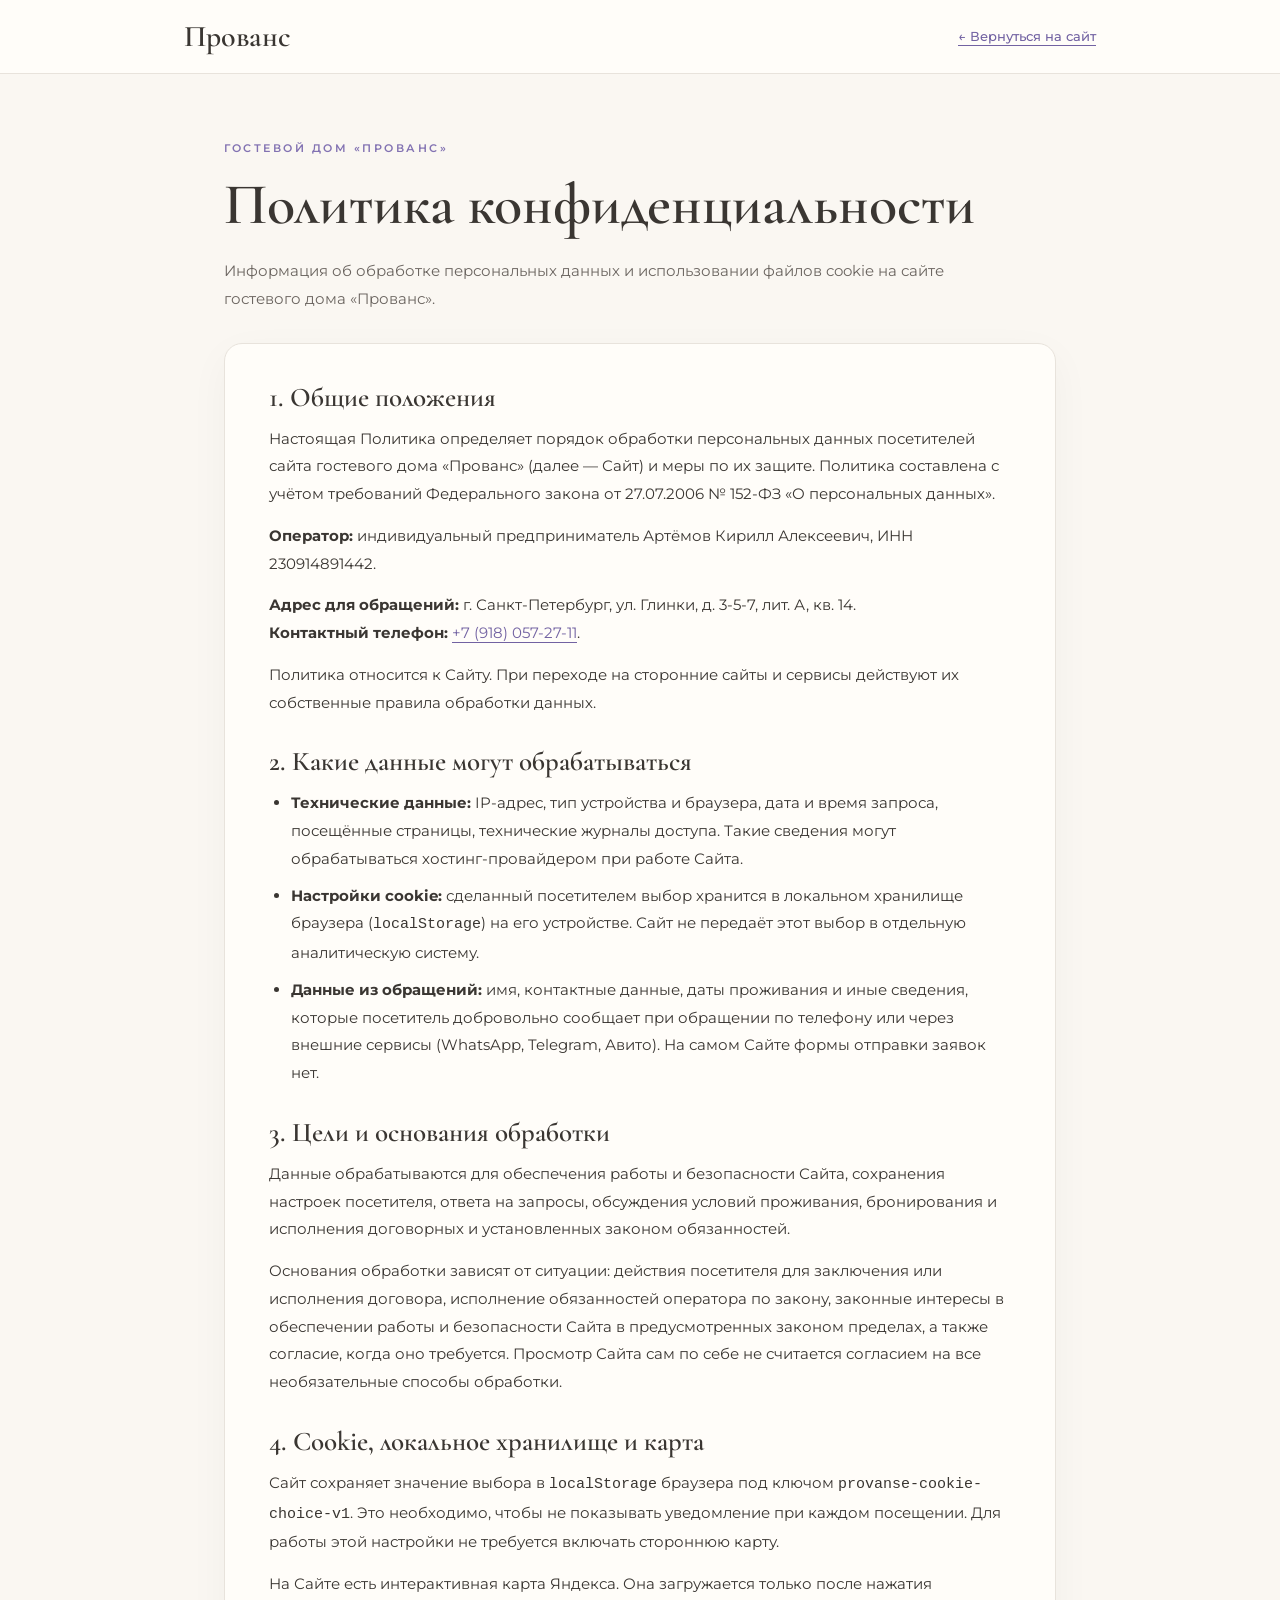
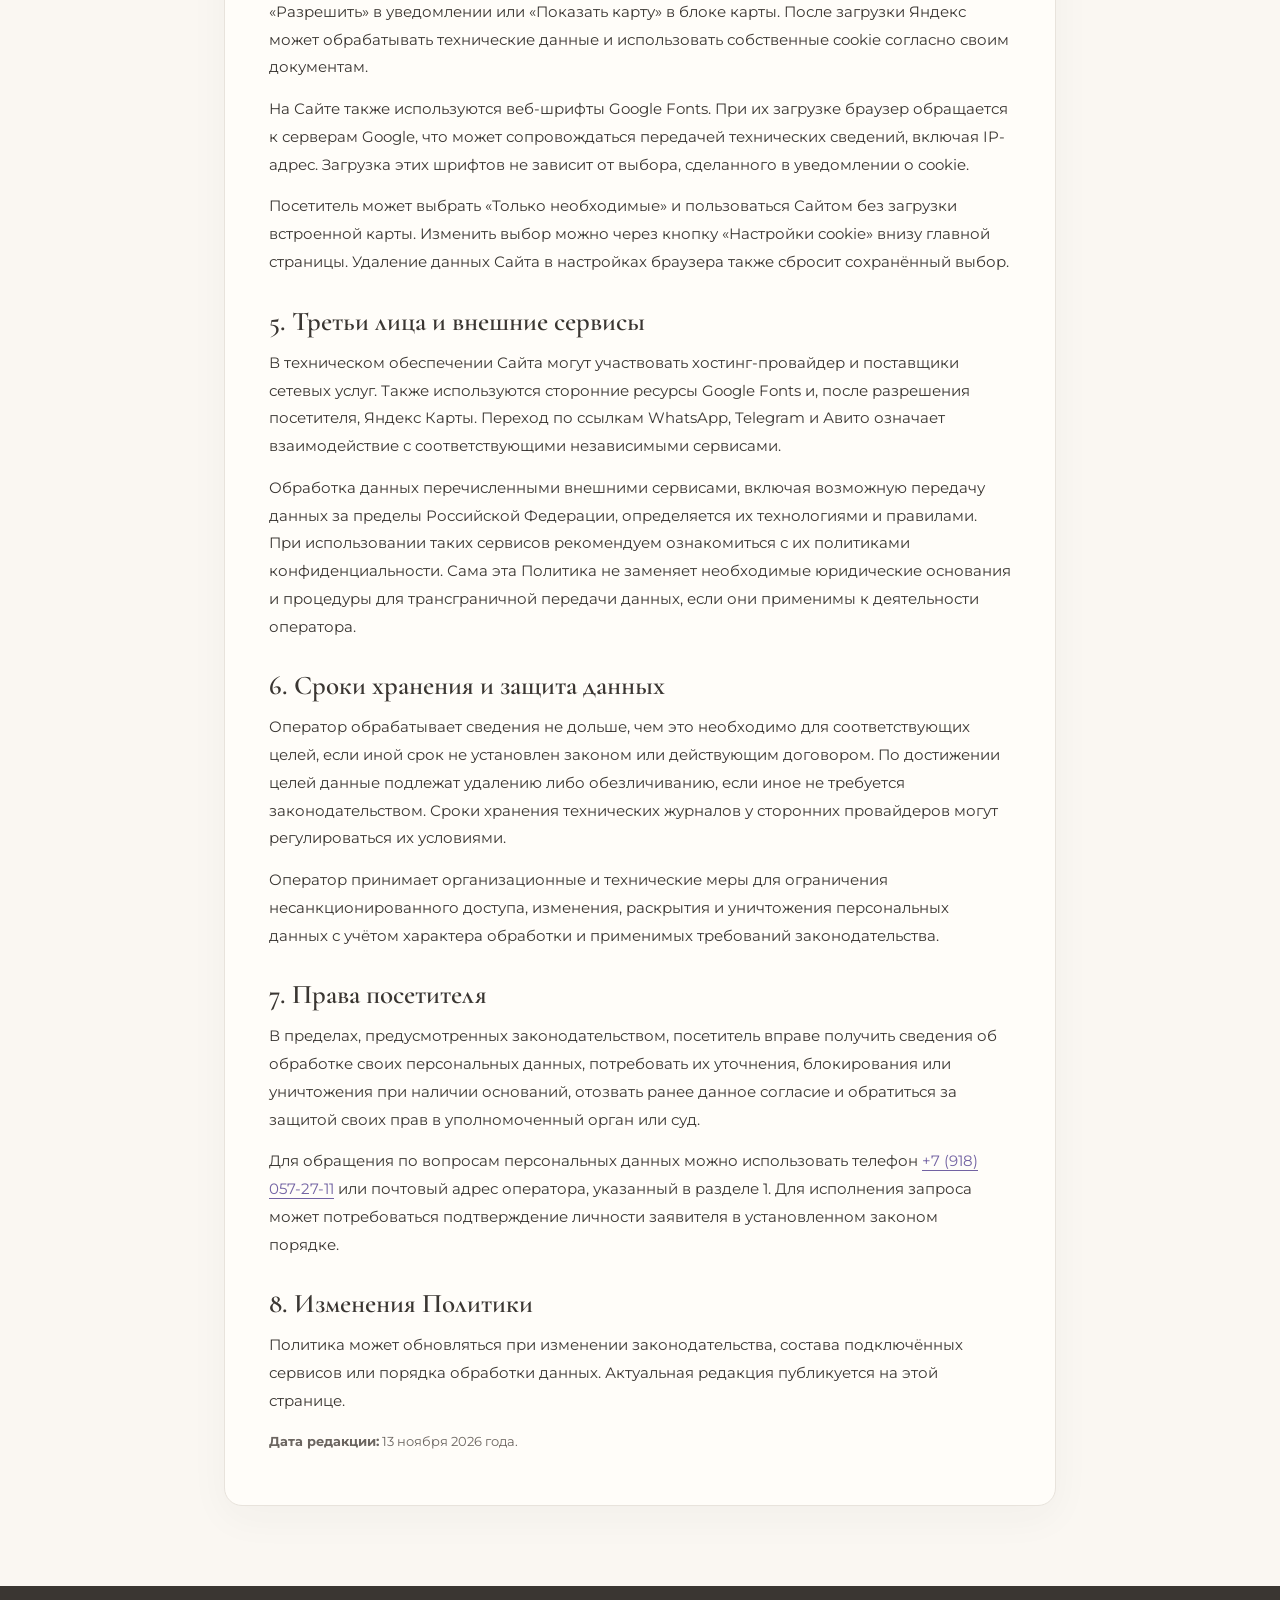
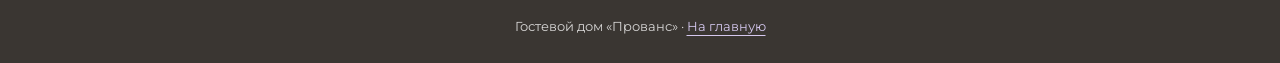
==== privacy.html @ 8aedcf13 "Add privacy and personal data processing policy" ====
<!DOCTYPE html>
<html lang="ru">
<head>
<meta charset="UTF-8">
<meta name="viewport" content="width=device-width, initial-scale=1">
<meta name="robots" content="index, follow">
<title>Политика конфиденциальности — Гостевой дом «Прованс»</title>
<meta name="description" content="Политика обработки персональных данных и использования cookie на сайте гостевого дома «Прованс».">
<link rel="preconnect" href="https://fonts.googleapis.com">
<link rel="preconnect" href="https://fonts.gstatic.com" crossorigin>
<link href="https://fonts.googleapis.com/css2?family=Cormorant+Garamond:wght@400;500;600&family=Montserrat:wght@400;500;600&display=swap" rel="stylesheet">
<style>
:root{--cream:#FAF7F2;--white:#FFFDF9;--lavender:#9B8EC4;--text:#3A3632;--muted:#6B6560;--border:#E8E3DC;--sans:'Montserrat',Arial,sans-serif;--serif:'Cormorant Garamond',Georgia,serif}
*,*:before,*:after{box-sizing:border-box}
html{scroll-behavior:smooth}
body{margin:0;color:var(--text);background:var(--cream);font:400 15px/1.85 var(--sans)}
a{color:#7262a2;text-underline-offset:4px}
a:hover{color:#52447e}
a:focus-visible{outline:3px solid var(--lavender);outline-offset:3px}
header{background:var(--white);border-bottom:1px solid var(--border)}
.header-inner{max-width:960px;margin:auto;padding:18px 24px;display:flex;align-items:center;justify-content:space-between;gap:16px}
.brand{color:var(--text);font:600 30px var(--serif);text-decoration:none}
.back{font-size:13px;font-weight:500}
main{max-width:880px;margin:0 auto;padding:64px 24px 80px}
.eyebrow{font-size:11px;letter-spacing:2.5px;text-transform:uppercase;color:#8272b2;font-weight:600}
h1,h2{font-family:var(--serif);line-height:1.15;font-weight:600}
h1{font-size:clamp(36px,6vw,58px);margin:14px 0 18px}
.lead{font-size:15px;color:var(--muted);max-width:760px;margin-bottom:30px}
article{background:var(--white);border:1px solid var(--border);border-radius:18px;padding:38px 44px;box-shadow:0 12px 40px rgba(58,54,50,.04)}
h2{font-size:27px;margin:30px 0 12px}
h2:first-child{margin-top:0}
p{margin:0 0 14px}
ul{margin:0 0 18px;padding-left:22px}
li{margin-bottom:9px}
.small{font-size:13px;color:var(--muted)}
footer{background:var(--text);color:rgba(255,255,255,.8);padding:28px 24px;text-align:center;font-size:13px}
footer a{color:#d5c8ef}
@media(max-width:640px){main{padding:40px 15px 55px}article{padding:25px 19px;border-radius:12px}.header-inner{padding:14px 16px}h2{font-size:24px}.back{font-size:12px}}
</style>
</head>
<body>
<header>
  <div class="header-inner">
    <a class="brand" href="index.html">Прованс</a>
    <a class="back" href="index.html">← Вернуться на сайт</a>
  </div>
</header>
<main>
  <div class="eyebrow">Гостевой дом «Прованс»</div>
  <h1>Политика конфиденциальности</h1>
  <p class="lead">Информация об обработке персональных данных и использовании файлов cookie на сайте гостевого дома «Прованс».</p>
  <article>
    <h2>1. Общие положения</h2>
    <p>Настоящая Политика определяет порядок обработки персональных данных посетителей сайта гостевого дома «Прованс» (далее — Сайт) и меры по их защите. Политика составлена с учётом требований Федерального закона от 27.07.2006 № 152-ФЗ «О персональных данных».</p>
    <p><strong>Оператор:</strong> индивидуальный предприниматель Артёмов Кирилл Алексеевич, ИНН 230914891442.</p>
    <p><strong>Адрес для обращений:</strong> г. Санкт-Петербург, ул. Глинки, д. 3-5-7, лит. А, кв. 14.<br>
    <strong>Контактный телефон:</strong> <a href="tel:+79180572711">+7 (918) 057-27-11</a>.</p>
    <p>Политика относится к Сайту. При переходе на сторонние сайты и сервисы действуют их собственные правила обработки данных.</p>

    <h2>2. Какие данные могут обрабатываться</h2>
    <ul>
      <li><strong>Технические данные:</strong> IP-адрес, тип устройства и браузера, дата и время запроса, посещённые страницы, технические журналы доступа. Такие сведения могут обрабатываться хостинг-провайдером при работе Сайта.</li>
      <li><strong>Настройки cookie:</strong> сделанный посетителем выбор хранится в локальном хранилище браузера (<code>localStorage</code>) на его устройстве. Сайт не передаёт этот выбор в отдельную аналитическую систему.</li>
      <li><strong>Данные из обращений:</strong> имя, контактные данные, даты проживания и иные сведения, которые посетитель добровольно сообщает при обращении по телефону или через внешние сервисы (WhatsApp, Telegram, Авито). На самом Сайте формы отправки заявок нет.</li>
    </ul>

    <h2>3. Цели и основания обработки</h2>
    <p>Данные обрабатываются для обеспечения работы и безопасности Сайта, сохранения настроек посетителя, ответа на запросы, обсуждения условий проживания, бронирования и исполнения договорных и установленных законом обязанностей.</p>
    <p>Основания обработки зависят от ситуации: действия посетителя для заключения или исполнения договора, исполнение обязанностей оператора по закону, законные интересы в обеспечении работы и безопасности Сайта в предусмотренных законом пределах, а также согласие, когда оно требуется. Просмотр Сайта сам по себе не считается согласием на все необязательные способы обработки.</p>

    <h2>4. Cookie, локальное хранилище и карта</h2>
    <p>Сайт сохраняет значение выбора в <code>localStorage</code> браузера под ключом <code>provanse-cookie-choice-v1</code>. Это необходимо, чтобы не показывать уведомление при каждом посещении. Для работы этой настройки не требуется включать стороннюю карту.</p>
    <p>На Сайте есть интерактивная карта Яндекса. Она загружается только после нажатия «Разрешить» в уведомлении или «Показать карту» в блоке карты. После загрузки Яндекс может обрабатывать технические данные и использовать собственные cookie согласно своим документам.</p>
    <p>На Сайте также используются веб-шрифты Google Fonts. При их загрузке браузер обращается к серверам Google, что может сопровождаться передачей технических сведений, включая IP-адрес. Загрузка этих шрифтов не зависит от выбора, сделанного в уведомлении о cookie.</p>
    <p>Посетитель может выбрать «Только необходимые» и пользоваться Сайтом без загрузки встроенной карты. Изменить выбор можно через кнопку «Настройки cookie» внизу главной страницы. Удаление данных Сайта в настройках браузера также сбросит сохранённый выбор.</p>

    <h2>5. Третьи лица и внешние сервисы</h2>
    <p>В техническом обеспечении Сайта могут участвовать хостинг-провайдер и поставщики сетевых услуг. Также используются сторонние ресурсы Google Fonts и, после разрешения посетителя, Яндекс Карты. Переход по ссылкам WhatsApp, Telegram и Авито означает взаимодействие с соответствующими независимыми сервисами.</p>
    <p>Обработка данных перечисленными внешними сервисами, включая возможную передачу данных за пределы Российской Федерации, определяется их технологиями и правилами. При использовании таких сервисов рекомендуем ознакомиться с их политиками конфиденциальности. Сама эта Политика не заменяет необходимые юридические основания и процедуры для трансграничной передачи данных, если они применимы к деятельности оператора.</p>

    <h2>6. Сроки хранения и защита данных</h2>
    <p>Оператор обрабатывает сведения не дольше, чем это необходимо для соответствующих целей, если иной срок не установлен законом или действующим договором. По достижении целей данные подлежат удалению либо обезличиванию, если иное не требуется законодательством. Сроки хранения технических журналов у сторонних провайдеров могут регулироваться их условиями.</p>
    <p>Оператор принимает организационные и технические меры для ограничения несанкционированного доступа, изменения, раскрытия и уничтожения персональных данных с учётом характера обработки и применимых требований законодательства.</p>

    <h2>7. Права посетителя</h2>
    <p>В пределах, предусмотренных законодательством, посетитель вправе получить сведения об обработке своих персональных данных, потребовать их уточнения, блокирования или уничтожения при наличии оснований, отозвать ранее данное согласие и обратиться за защитой своих прав в уполномоченный орган или суд.</p>
    <p>Для обращения по вопросам персональных данных можно использовать телефон <a href="tel:+79180572711">+7 (918) 057-27-11</a> или почтовый адрес оператора, указанный в разделе 1. Для исполнения запроса может потребоваться подтверждение личности заявителя в установленном законом порядке.</p>

    <h2>8. Изменения Политики</h2>
    <p>Политика может обновляться при изменении законодательства, состава подключённых сервисов или порядка обработки данных. Актуальная редакция публикуется на этой странице.</p>
    <p class="small"><strong>Дата редакции:</strong> 13 ноября 2026 года.</p>
  </article>
</main>
<footer>Гостевой дом «Прованс» · <a href="index.html">На главную</a></footer>
</body>
</html>
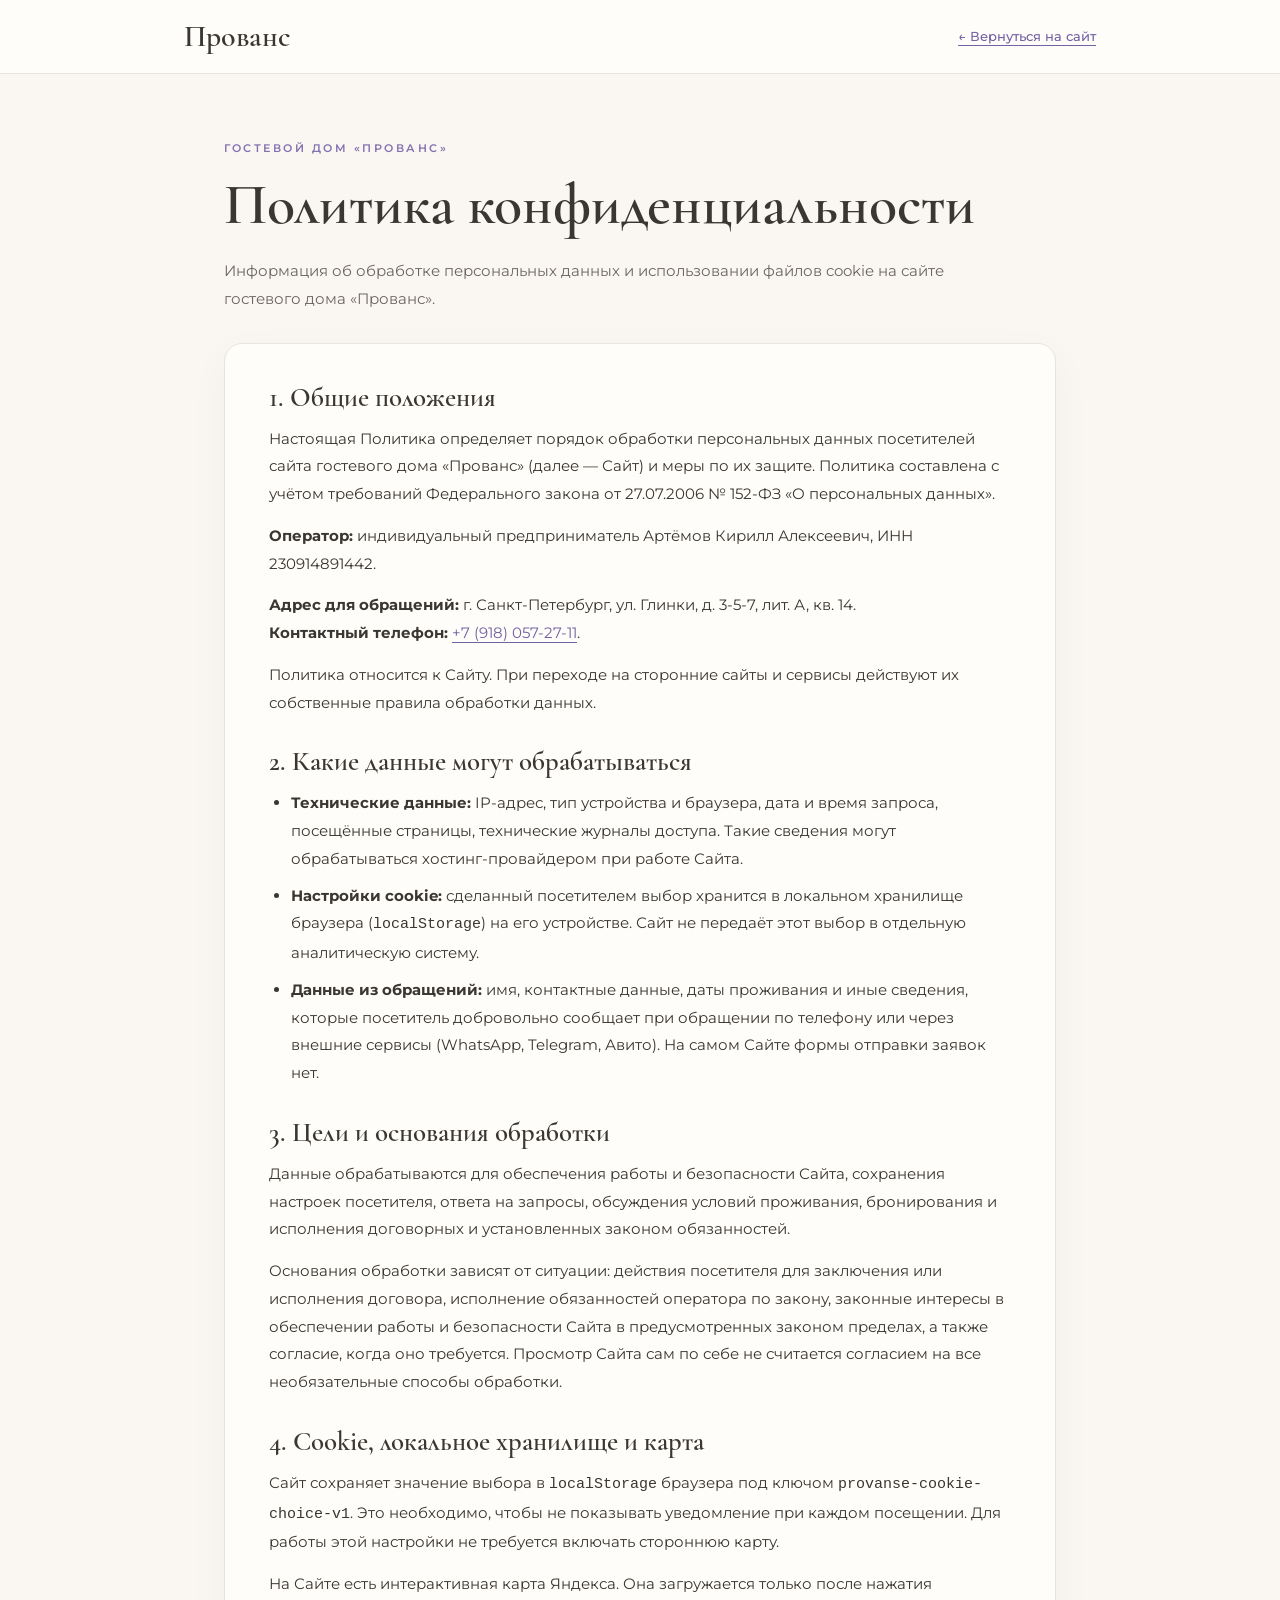
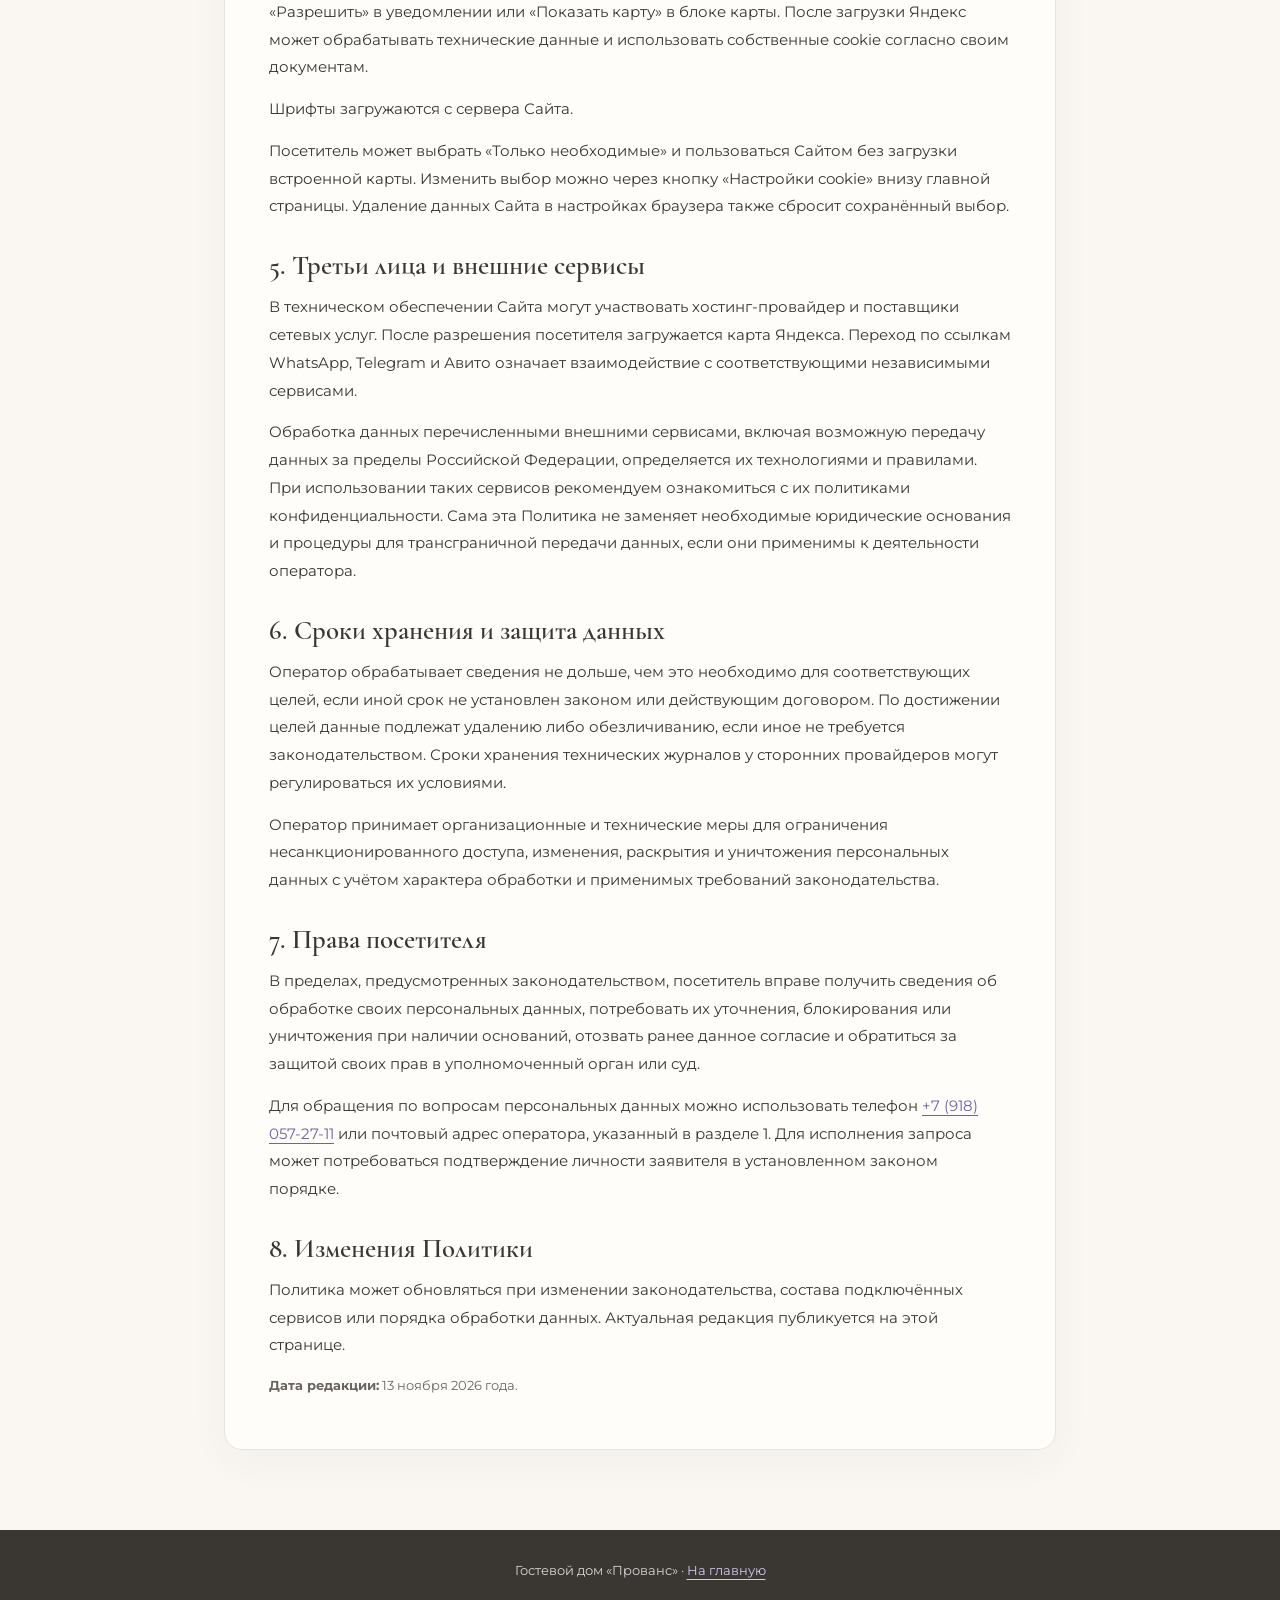
==== commit 6bb1234b: "Sync live site: self-host fonts and publish guest house registry link" ====
--- a/privacy.html
+++ b/privacy.html
@@ -6,9 +6,7 @@
 <meta name="robots" content="index, follow">
 <title>Политика конфиденциальности — Гостевой дом «Прованс»</title>
 <meta name="description" content="Политика обработки персональных данных и использования cookie на сайте гостевого дома «Прованс».">
-<link rel="preconnect" href="https://fonts.googleapis.com">
-<link rel="preconnect" href="https://fonts.gstatic.com" crossorigin>
-<link href="https://fonts.googleapis.com/css2?family=Cormorant+Garamond:wght@400;500;600&family=Montserrat:wght@400;500;600&display=swap" rel="stylesheet">
+<link rel="stylesheet" href="provence-fonts.css">
 <style>
 :root{--cream:#FAF7F2;--white:#FFFDF9;--lavender:#9B8EC4;--text:#3A3632;--muted:#6B6560;--border:#E8E3DC;--sans:'Montserrat',Arial,sans-serif;--serif:'Cormorant Garamond',Georgia,serif}
 *,*:before,*:after{box-sizing:border-box}
@@ -71,11 +69,11 @@
     <h2>4. Cookie, локальное хранилище и карта</h2>
     <p>Сайт сохраняет значение выбора в <code>localStorage</code> браузера под ключом <code>provanse-cookie-choice-v1</code>. Это необходимо, чтобы не показывать уведомление при каждом посещении. Для работы этой настройки не требуется включать стороннюю карту.</p>
     <p>На Сайте есть интерактивная карта Яндекса. Она загружается только после нажатия «Разрешить» в уведомлении или «Показать карту» в блоке карты. После загрузки Яндекс может обрабатывать технические данные и использовать собственные cookie согласно своим документам.</p>
-    <p>На Сайте также используются веб-шрифты Google Fonts. При их загрузке браузер обращается к серверам Google, что может сопровождаться передачей технических сведений, включая IP-адрес. Загрузка этих шрифтов не зависит от выбора, сделанного в уведомлении о cookie.</p>
+    <p>Шрифты загружаются с сервера Сайта.</p>
     <p>Посетитель может выбрать «Только необходимые» и пользоваться Сайтом без загрузки встроенной карты. Изменить выбор можно через кнопку «Настройки cookie» внизу главной страницы. Удаление данных Сайта в настройках браузера также сбросит сохранённый выбор.</p>
 
     <h2>5. Третьи лица и внешние сервисы</h2>
-    <p>В техническом обеспечении Сайта могут участвовать хостинг-провайдер и поставщики сетевых услуг. Также используются сторонние ресурсы Google Fonts и, после разрешения посетителя, Яндекс Карты. Переход по ссылкам WhatsApp, Telegram и Авито означает взаимодействие с соответствующими независимыми сервисами.</p>
+    <p>В техническом обеспечении Сайта могут участвовать хостинг-провайдер и поставщики сетевых услуг. После разрешения посетителя загружается карта Яндекса. Переход по ссылкам WhatsApp, Telegram и Авито означает взаимодействие с соответствующими независимыми сервисами.</p>
     <p>Обработка данных перечисленными внешними сервисами, включая возможную передачу данных за пределы Российской Федерации, определяется их технологиями и правилами. При использовании таких сервисов рекомендуем ознакомиться с их политиками конфиденциальности. Сама эта Политика не заменяет необходимые юридические основания и процедуры для трансграничной передачи данных, если они применимы к деятельности оператора.</p>
 
     <h2>6. Сроки хранения и защита данных</h2>
--- a/provence-fonts.css
+++ b/provence-fonts.css
@@ -0,0 +1,195 @@
+/*
+Copyright 2015 the Cormorant Project Authors (github.com/CatharsisFonts/Cormorant)
+
+This Font Software is licensed under the SIL Open Font License, Version 1.1.
+This license is copied below, and is also available with a FAQ at:
+https://scripts.sil.org/OFL
+
+
+-----------------------------------------------------------
+SIL OPEN FONT LICENSE Version 1.1 - 26 February 2007
+-----------------------------------------------------------
+
+PREAMBLE
+The goals of the Open Font License (OFL) are to stimulate worldwide
+development of collaborative font projects, to support the font creation
+efforts of academic and linguistic communities, and to provide a free and
+open framework in which fonts may be shared and improved in partnership
+with others.
+
+The OFL allows the licensed fonts to be used, studied, modified and
+redistributed freely as long as they are not sold by themselves. The
+fonts, including any derivative works, can be bundled, embedded, 
+redistributed and/or sold with any software provided that any reserved
+names are not used by derivative works. The fonts and derivatives,
+however, cannot be released under any other type of license. The
+requirement for fonts to remain under this license does not apply
+to any document created using the fonts or their derivatives.
+
+DEFINITIONS
+"Font Software" refers to the set of files released by the Copyright
+Holder(s) under this license and clearly marked as such. This may
+include source files, build scripts and documentation.
+
+"Reserved Font Name" refers to any names specified as such after the
+copyright statement(s).
+
+"Original Version" refers to the collection of Font Software components as
+distributed by the Copyright Holder(s).
+
+"Modified Version" refers to any derivative made by adding to, deleting,
+or substituting -- in part or in whole -- any of the components of the
+Original Version, by changing formats or by porting the Font Software to a
+new environment.
+
+"Author" refers to any designer, engineer, programmer, technical
+writer or other person who contributed to the Font Software.
+
+PERMISSION & CONDITIONS
+Permission is hereby granted, free of charge, to any person obtaining
+a copy of the Font Software, to use, study, copy, merge, embed, modify,
+redistribute, and sell modified and unmodified copies of the Font
+Software, subject to the following conditions:
+
+1) Neither the Font Software nor any of its individual components,
+in Original or Modified Versions, may be sold by itself.
+
+2) Original or Modified Versions of the Font Software may be bundled,
+redistributed and/or sold with any software, provided that each copy
+contains the above copyright notice and this license. These can be
+included either as stand-alone text files, human-readable headers or
+in the appropriate machine-readable metadata fields within text or
+binary files as long as those fields can be easily viewed by the user.
+
+3) No Modified Version of the Font Software may use the Reserved Font
+Name(s) unless explicit written permission is granted by the corresponding
+Copyright Holder. This restriction only applies to the primary font name as
+presented to the users.
+
+4) The name(s) of the Copyright Holder(s) or the Author(s) of the Font
+Software shall not be used to promote, endorse or advertise any
+Modified Version, except to acknowledge the contribution(s) of the
+Copyright Holder(s) and the Author(s) or with their explicit written
+permission.
+
+5) The Font Software, modified or unmodified, in part or in whole,
+must be distributed entirely under this license, and must not be
+distributed under any other license. The requirement for fonts to
+remain under this license does not apply to any document created
+using the Font Software.
+
+TERMINATION
+This license becomes null and void if any of the above conditions are
+not met.
+
+DISCLAIMER
+THE FONT SOFTWARE IS PROVIDED "AS IS", WITHOUT WARRANTY OF ANY KIND,
+EXPRESS OR IMPLIED, INCLUDING BUT NOT LIMITED TO ANY WARRANTIES OF
+MERCHANTABILITY, FITNESS FOR A PARTICULAR PURPOSE AND NONINFRINGEMENT
+OF COPYRIGHT, PATENT, TRADEMARK, OR OTHER RIGHT. IN NO EVENT SHALL THE
+COPYRIGHT HOLDER BE LIABLE FOR ANY CLAIM, DAMAGES OR OTHER LIABILITY,
+INCLUDING ANY GENERAL, SPECIAL, INDIRECT, INCIDENTAL, OR CONSEQUENTIAL
+DAMAGES, WHETHER IN AN ACTION OF CONTRACT, TORT OR OTHERWISE, ARISING
+FROM, OUT OF THE USE OR INABILITY TO USE THE FONT SOFTWARE OR FROM
+OTHER DEALINGS IN THE FONT SOFTWARE.
+
+Copyright 2024 The Montserrat.Git Project Authors (https://github.com/JulietaUla/Montserrat.git)
+
+This Font Software is licensed under the SIL Open Font License, Version 1.1.
+This license is copied below, and is also available with a FAQ at:
+https://openfontlicense.org
+
+
+-----------------------------------------------------------
+SIL OPEN FONT LICENSE Version 1.1 - 26 February 2007
+-----------------------------------------------------------
+
+PREAMBLE
+The goals of the Open Font License (OFL) are to stimulate worldwide
+development of collaborative font projects, to support the font creation
+efforts of academic and linguistic communities, and to provide a free and
+open framework in which fonts may be shared and improved in partnership
+with others.
+
+The OFL allows the licensed fonts to be used, studied, modified and
+redistributed freely as long as they are not sold by themselves. The
+fonts, including any derivative works, can be bundled, embedded, 
+redistributed and/or sold with any software provided that any reserved
+names are not used by derivative works. The fonts and derivatives,
+however, cannot be released under any other type of license. The
+requirement for fonts to remain under this license does not apply
+to any document created using the fonts or their derivatives.
+
+DEFINITIONS
+"Font Software" refers to the set of files released by the Copyright
+Holder(s) under this license and clearly marked as such. This may
+include source files, build scripts and documentation.
+
+"Reserved Font Name" refers to any names specified as such after the
+copyright statement(s).
+
+"Original Version" refers to the collection of Font Software components as
+distributed by the Copyright Holder(s).
+
+"Modified Version" refers to any derivative made by adding to, deleting,
+or substituting -- in part or in whole -- any of the components of the
+Original Version, by changing formats or by porting the Font Software to a
+new environment.
+
+"Author" refers to any designer, engineer, programmer, technical
+writer or other person who contributed to the Font Software.
+
+PERMISSION & CONDITIONS
+Permission is hereby granted, free of charge, to any person obtaining
+a copy of the Font Software, to use, study, copy, merge, embed, modify,
+redistribute, and sell modified and unmodified copies of the Font
+Software, subject to the following conditions:
+
+1) Neither the Font Software nor any of its individual components,
+in Original or Modified Versions, may be sold by itself.
+
+2) Original or Modified Versions of the Font Software may be bundled,
+redistributed and/or sold with any software, provided that each copy
+contains the above copyright notice and this license. These can be
+included either as stand-alone text files, human-readable headers or
+in the appropriate machine-readable metadata fields within text or
+binary files as long as those fields can be easily viewed by the user.
+
+3) No Modified Version of the Font Software may use the Reserved Font
+Name(s) unless explicit written permission is granted by the corresponding
+Copyright Holder. This restriction only applies to the primary font name as
+presented to the users.
+
+4) The name(s) of the Copyright Holder(s) or the Author(s) of the Font
+Software shall not be used to promote, endorse or advertise any
+Modified Version, except to acknowledge the contribution(s) of the
+Copyright Holder(s) and the Author(s) or with their explicit written
+permission.
+
+5) The Font Software, modified or unmodified, in part or in whole,
+must be distributed entirely under this license, and must not be
+distributed under any other license. The requirement for fonts to
+remain under this license does not apply to any document created
+using the Font Software.
+
+TERMINATION
+This license becomes null and void if any of the above conditions are
+not met.
+
+DISCLAIMER
+THE FONT SOFTWARE IS PROVIDED "AS IS", WITHOUT WARRANTY OF ANY KIND,
+EXPRESS OR IMPLIED, INCLUDING BUT NOT LIMITED TO ANY WARRANTIES OF
+MERCHANTABILITY, FITNESS FOR A PARTICULAR PURPOSE AND NONINFRINGEMENT
+OF COPYRIGHT, PATENT, TRADEMARK, OR OTHER RIGHT. IN NO EVENT SHALL THE
+COPYRIGHT HOLDER BE LIABLE FOR ANY CLAIM, DAMAGES OR OTHER LIABILITY,
+INCLUDING ANY GENERAL, SPECIAL, INDIRECT, INCIDENTAL, OR CONSEQUENTIAL
+DAMAGES, WHETHER IN AN ACTION OF CONTRACT, TORT OR OTHERWISE, ARISING
+FROM, OUT OF THE USE OR INABILITY TO USE THE FONT SOFTWARE OR FROM
+OTHER DEALINGS IN THE FONT SOFTWARE.
+*/
+@font-face{font-family:'Cormorant Garamond';src:url('provence-g400.woff') format('woff');font-style:normal;font-weight:400;font-display:swap}
+@font-face{font-family:'Cormorant Garamond';src:url('provence-g500.woff') format('woff');font-style:normal;font-weight:500;font-display:swap}
+@font-face{font-family:'Cormorant Garamond';src:url('provence-g600.woff') format('woff');font-style:normal;font-weight:600;font-display:swap}
+@font-face{font-family:'Cormorant Garamond';src:url('provence-g700.woff') format('woff');font-style:normal;font-weight:700;font-display:swap}
+@font-face{font-family:'Cormorant Garamond';src:url('provence-italic.woff') format('woff');font-style:italic;font-weight:300 700;font-display:swap}
+@font-face{font-family:'Montserrat';src:url('provence-montserrat.woff') format('woff');font-style:normal;font-weight:100 900;font-display:swap}
